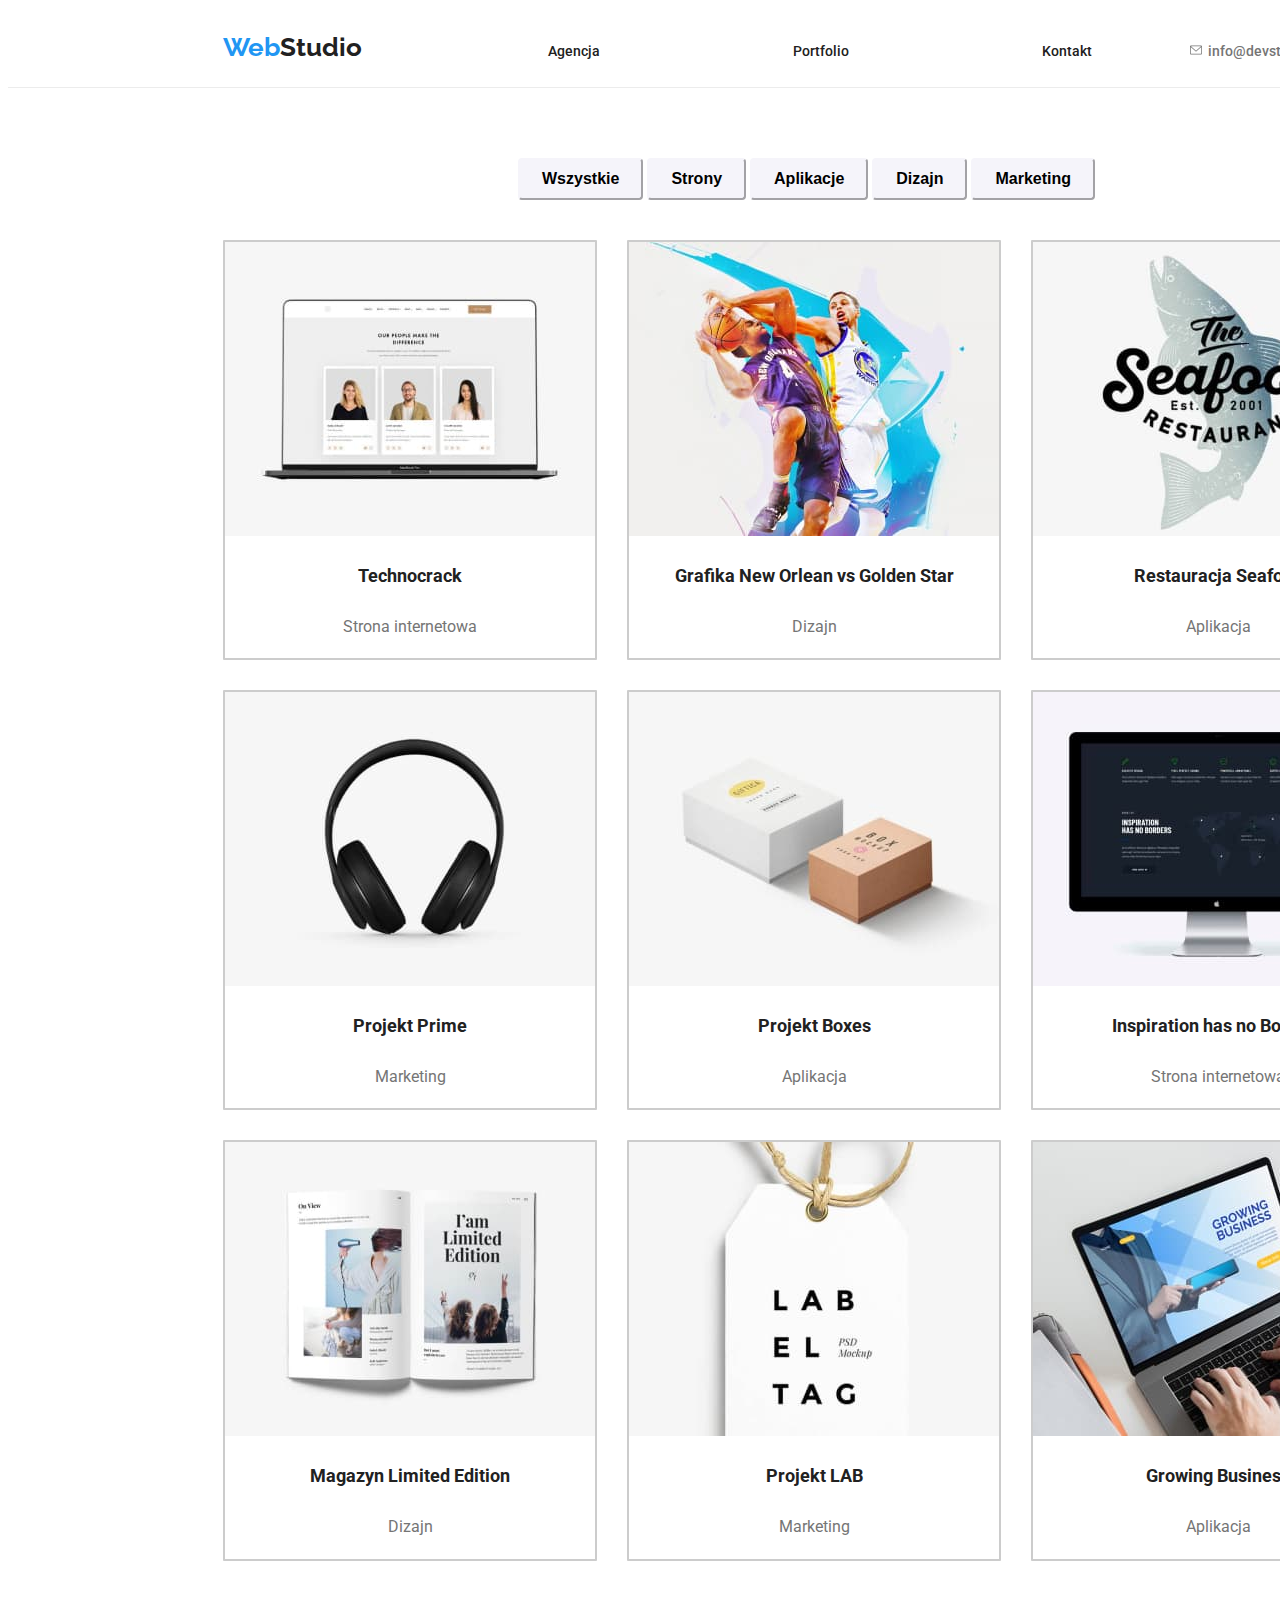
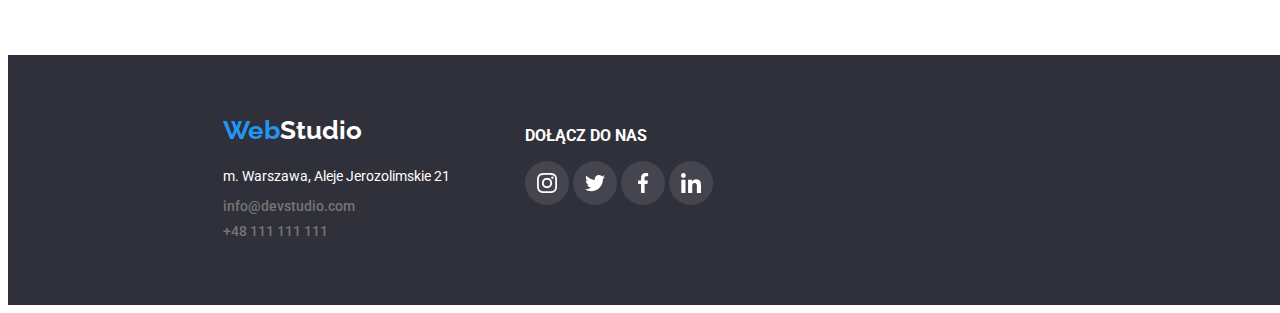
==== portfolio.html @ 1272deab "start hw 5" ====
<!DOCTYPE html>
<html lang="pl">
  <head>
    <meta charset="UTF-8" />
    <meta http-equiv="X-UA-Compatible" content="IE=edge" />
    <meta name="viewport" content="width=device-width, initial-scale=1.0" />
    <title>Portfolio</title>
    <link rel="preconnect" href="https://fonts.googleapis.com" />
    <link rel="preconnect" href="https://fonts.gstatic.com" crossorigin />
    <link
      href="https://fonts.googleapis.com/css2?family=Raleway:wght@500&family=Roboto:wght@400;500;700;900&display=swap"
      rel="stylesheet"
    />
    <link
      rel="stylesheet"
      href="https://cdnjs.cloudflare.com/ajax/libs/modern-normalize/2.0.0/modern-normalize.min.css"
      integrity="sha512-4xo8blKMVCiXpTaLzQSLSw3KFOVPWhm/TRtuPVc4WG6kUgjH6J03IBuG7JZPkcWMxJ5huwaBpOpnwYElP/m6wg=="
      crossorigin="anonymous"
      referrerpolicy="no-referrer"
    />
    <link rel="stylesheet" href="css/styles.css" />
  </head>
  <body>
    <header>
      <nav>
        <!-- <div class="container"> -->
        <div class="webstudio">
          <a href="index.html"
            ><span class="web">Web</span
            ><span class="studio-header">Studio</span></a
          >
        </div>
        <ul class="bookmarks">
          <li><a href="/agency">Agencja</a></li>
          <li><a href="portfolio.html">Portfolio</a></li>
          <li><a href="/contact">Kontakt</a></li>
        </ul>
        <ul class="contact">
          <li>
            <svg id="icon-envelope" width="16" height="12">
              <use href="./images/icons.svg#icon-envelope"></use>
            </svg>
            <a href="mailto:info@devstudio.com">info@devstudio.com</a>
          </li>
          <li>
            <svg id="icon-smartphone" width="16" height="12">
              <use href="./images/icons.svg#icon-smartphone"></use>
            </svg>
            <a href="tel:+48111111111">+48 111 111 111</a>
          </li>
        </ul>
        <!-- </div> -->
      </nav>
    </header>
    <main>
      <div class="btn-container">
        <ul class="btn-portfolio">
          <li>
            <button type="button">Wszystkie</button>
          </li>
          <li><button type="button">Strony</button></li>
          <li>
            <button type="button">Aplikacje</button>
          </li>
          <li><button type="button">Dizajn</button></li>
          <li>
            <button type="button">Marketing</button>
          </li>
        </ul>
      </div>
      <div class="images-portfolio-examples">
        <ul class="portfolio-examples">
          <div class="design-img">
            <li>
              <img
                src="images/portf-1.jpg"
                alt="laptop"
                width="370"
                height="294"
              />
              <div class="design-img-border">
                <p class="design-name">Technocrack</p>
                <p class="design-version">Strona internetowa</p>
              </div>
            </li>
          </div>
          <div class="design-img">
            <li>
              <img
                src="images/portf-2.jpg"
                alt="basketball"
                width="370"
                height="294"
              />
              <p class="design-name">Grafika New Orlean vs Golden Star</p>
              <p class="design-version">Dizajn</p>
            </li>
          </div>
          <div class="design-img">
            <li>
              <img
                src="images/portf-3.jpg"
                alt="fish"
                width="370"
                height="294"
              />
              <p class="design-name">Restauracja Seafood</p>
              <p class="design-version">Aplikacja</p>
            </li>
          </div>
          <div class="design-img">
            <li>
              <img
                src="images/portf-4.jpg"
                alt="headphones"
                width="370"
                height="294"
              />
              <p class="design-name">Projekt Prime</p>
              <p class="design-version">Marketing</p>
            </li>
          </div>
          <div class="design-img">
            <li>
              <img
                src="images/portf-5.jpg"
                alt="boxes"
                width="370"
                height="294"
              />
              <p class="design-name">Projekt Boxes</p>
              <p class="design-version">Aplikacja</p>
            </li>
          </div>
          <div class="design-img">
            <li>
              <img
                src="images/portf-6.jpg"
                alt="monitor"
                width="370"
                height="294"
              />
              <p class="design-name">Inspiration has no Borders</p>
              <p class="design-version">Strona internetowa</p>
            </li>
          </div>
          <div class="design-img">
            <li>
              <img
                src="images/portf-7.jpg"
                alt="book"
                width="370"
                height="294"
              />
              <p class="design-name">Magazyn Limited Edition</p>
              <p class="design-version">Dizajn</p>
            </li>
          </div>
          <div class="design-img">
            <li>
              <img
                src="images/portf-8.jpg"
                alt="pendant"
                width="370"
                height="294"
              />
              <p class="design-name">Projekt LAB</p>
              <p class="design-version">Marketing</p>
            </li>
          </div>
          <div class="design-img">
            <li>
              <img
                src="images/portf-9.jpg"
                alt="laptop-work"
                width="370"
                height="294"
              />
              <p class="design-name">Growing Business</p>
              <p class="design-version">Aplikacja</p>
            </li>
          </div>
        </ul>
      </div>
    </main>
    <footer>
      <div class="footer-address">
        <div class="webstudio-footer">
          <a href=" index.html"
            ><span class="web">Web</span
            ><span class="studio-footer">Studio</span></a
          >
        </div>
        <address>
          <p class="city">m. Warszawa, Aleje Jerozolimskie 21</p>
          <ul>
            <div class="contact-footer-mail">
              <li>
                <a href="mailto:info@devstudio.com">info@devstudio.com</a>
              </li>
            </div>
            <div class="contact-footer-tel">
              <li>
                <a href="tel:+48111111111">+48 111 111 111</a>
              </li>
            </div>
          </ul>
        </address>
      </div>
      <div class="container-join">
        <p class="join">DOŁĄCZ DO NAS</p>
        <div class="container-icon-footer">
          <svg id="icon-inst-footer" width="20" height="20">
            <use href="./images/icons-social-media.svg#icon-instagram-2"></use>
          </svg>
        </div>
        <div class="container-icon-footer">
          <svg id="icon-twitt-footer" width="20" height="20">
            <use href="./images/icons-social-media.svg#icon-twitter-1"></use>
          </svg>
        </div>
        <div class="container-icon-footer">
          <svg id="icon-face-footer" width="20" height="20">
            <use href="./images/icons-social-media.svg#icon-facebook-1"></use>
          </svg>
        </div>
        <div class="container-icon-footer">
          <svg id="icon-link-footer" width="20" height="20">
            <use href="./images/icons-social-media.svg#icon-linkedin-1"></use>
          </svg>
        </div>
      </div>
    </footer>
  </body>
</html>
---- css/styles.css ----
/* ---- HOME PAGE ---- */
body {
  font-family: "Roboto", sans-serif;
  color: rgba(33, 33, 33, 1);
}

.container {
  width: 1200px;
}

ul {
  margin: 0;
  padding: 0;
}

a {
  margin: 0;
  padding: 0;
  text-decoration: none;
}

li {
  list-style-type: none;
  display: inline;
}

header {
  width: 1600px;
}

nav {
  display: inline-flex;
  align-items: baseline;
  width: 1600px;
  border-bottom: 1px solid rgba(236, 236, 236, 1);
}

.webstudio {
  padding-top: 24px;
  padding-right: 93px;
  padding-bottom: 25px;
  padding-left: 215px;
}

.web,
.studio-header,
.studio-footer {
  font-family: "Raleway", sans-serif;
  font-size: 26px;
  font-weight: bold;
}

.web {
  color: rgba(33, 150, 243, 1);
}

:root {
  --studio-header-color: rgba(33, 33, 33, 1);
  --studio-footer-color: rgba(255, 255, 255, 1);
}

.studio-header {
  color: var(--studio-header-color);
}

.studio-footer {
  color: var(--studio-footer-color);
}

.bookmarks > li > a {
  display: inline-flex;
  font-size: 14px;
  font-weight: 500;
  color: rgba(33, 33, 33, 1);
  margin-right: 46px;
}

.bookmarks > li > a:first-child {
  margin-left: 93px;
}

.bookmarks > li > a:last-child {
  padding-right: 50px;
}

.bookmarks > li > a:hover {
  color: rgba(33, 150, 243, 1);
}

.contact > li > a {
  display: inline-flex;
  font-size: 14px;
  font-weight: 500;
  color: rgba(117, 117, 117, 1);
  margin-right: 30px;
}

.contact > li > a:hover {
  color: rgba(33, 150, 243, 1);
}

.contact > li > a:hover {
  fill: rgba(33, 150, 243, 1);
}

#icon-smartphone,
#icon-envelope {
  fill: #757575;
  cursor: pointer;
}

#icon-envelope:hover {
  fill: rgba(33, 150, 243, 1);
}

#icon-smartphone:hover {
  fill: rgba(33, 150, 243, 1);
}

.main-box {
  background-image: url(../images/picture-effective.jpg);
  width: 1600px;
  box-shadow: -1600px 22px 0px 1600px rgba(0, 0, 0, 0.5) inset;
  -webkit-box-shadow: -1600px 22px 0px 1600px rgba(0, 0, 0, 0.5) inset;
  -moz-box-shadow: -1600px 22px 0px 1600px rgba(0, 0, 0, 0.5) inset;
}

.main-text {
  font-size: 44px;
  color: rgba(255, 255, 255, 1);
  line-height: 1.4;
  padding: 200px 452px 15px 452px;
  margin: 0 auto;
  display: flex;
  flex: wrap;
  text-align: center;
}

.btn-order {
  font-size: 16px;
  font-weight: 500;
  font-weight: bold;
  line-height: 1.6;
  background-color: rgba(33, 150, 243, 1);
  color: white;
  width: 200px;
  height: 50px;
  border-radius: 4px;
  cursor: pointer;
  margin: auto 700px 200px 700px;
}

.btn-order > li > button:hover {
  background-color: rgba(33, 150, 243, 1);
  color: rgba(255, 255, 255, 1);
}

main {
  width: 1600px;
}

.lorem-main-box {
  display: flex;
  justify-content: center;
  padding-top: 94px;
  padding-left: 215px;
  padding-right: 215px;
}

.lorem-box {
  margin-right: 30px;
}

.lorem-header {
  padding-top: 30px;
  margin: 0px;
}

.container-svg-lorem {
  background-color: rgba(245, 244, 250, 1);
  width: 270px;
  height: 120px;
  display: flex;
  justify-content: center;
  align-items: center;
}

#icon-link,
#icon-face,
#icon-twitt,
#icon-inst {
  width: 20px;
  height: 20px;
  cursor: pointer;
  transition: fill 0.3s;
}

.container-icon {
  display: inline-flex;
  align-items: center;
  justify-content: center;
  width: 40px;
  height: 40px;
  border-radius: 50%;
  background-color: rgba(255, 255, 255, 1);
  margin-right: 10px;
  overflow: hidden;
}

.container-icon:last-child {
  margin-right: 0px;
}

.container-icon:hover {
  background-color: rgba(33, 150, 243, 1);
}

.container-icon svg {
  width: 100%;
  height: 100%;
  fill: rgba(175, 177, 184, 1);
}

.container-icon:hover svg {
  fill: rgba(255, 255, 255, 1);
}

.svg-icon-position {
  padding-top: 16px;
  padding-bottom: 18px;
  padding-left: 32px;
  padding-right: 32px;
}

.lorem-header {
  font-size: 14px;
  font-weight: bold;
  box-sizing: border-box;
}

.lorem-text {
  font-size: 14px;
  line-height: 1.7;
  color: rgba(117, 117, 117, 1);
  box-sizing: border-box;
}

.what-we-do {
  display: flex;
  justify-content: center;
  padding-top: 94px;
  padding-right: 624px;
  padding-left: 624px;
  padding-bottom: 50px;
}

.what-we-do-img {
  display: inline-block;
  flex-direction: row;
  justify-content: space-between;
  margin-right: 30px;
}

.what-we-do-img:last-child {
  margin-right: 0;
}

h2 {
  font-size: 36px;
  font-weight: bold;
}

.work {
  justify-content: center;
  width: 1600px;
}

.images-work-what-we-do {
  padding-right: 200px;
  padding-left: 200px;
  padding-bottom: 94px;
}

.work-img > li > a {
  display: inline-flex;
  flex-direction: row;
  justify-content: space-between;
  padding-right: 215px;
  padding-bottom: 94px;
  padding-left: 215px;
}

.images-team {
  display: inline-block;
  flex-wrap: wrap;
  padding-right: 200px;
  padding-bottom: 94px;
  padding-left: 200px;
}
.our-team-background {
  background-color: rgba(245, 244, 250, 1);
}
.our-team {
  display: flex;
  justify-content: center;
  padding-top: 94px;
  padding-right: 695px;
  padding-left: 695px;
  padding-bottom: 50px;
}

.images-persons-ul {
  padding-left: 0;
}

.images-persons {
  display: inline-block;
  flex-direction: row;
  justify-content: space-between;
  margin-right: 30px;
  border: 2px solid rgba(0, 0, 0, 0.2);
  border-radius: 2px;
  text-align: center;
  background-color: rgba(255, 255, 255, 1);
  box-shadow: 0px 2px 4px 0px rgba(0, 0, 0, 0.4);
  -webkit-box-shadow: 0px 2px 4px 0px rgba(0, 0, 0, 0.4);
  -moz-box-shadow: 0px 2px 4px 0px rgba(0, 0, 0, 0.4);
}

.images-persons:last-child {
  margin-right: 0px;
}

.images-persons:first-child {
  margin-left: 0px;
}

.name {
  font-size: 16px;
  font-weight: bold;
  font-weight: medium;
  justify-content: center;
}

.position-job {
  font-size: 16px;
  font-weight: medium;
  color: rgba(117, 117, 117, 1);
  justify-content: center;
}

.our-clients {
  display: flex;
  justify-content: center;
  padding-top: 94px;
  padding-right: 215px;
  padding-left: 215px;
  padding-bottom: 0px;
  margin: 0px;
}

.container-clients {
  display: inline-block;
  width: 1600px;
  padding-top: 50px;
  padding-right: 200px;
  padding-left: 200px;
  padding-bottom: 94px;
}

.svg-client-position {
  display: inline-block;
  flex-direction: row;
  justify-content: space-between;
  margin-right: 30px;
}

.svg-client-position:last-child {
  margin-right: 0px;
}

.svg-client-position:first-child {
  margin-left: 0px;
}

.container-svg-client {
  display: flex;
  justify-content: center;
  align-items: center;
  border: 1px solid rgba(175, 177, 184, 1);
  fill: rgba(175, 177, 184, 1);
  border-radius: 4px;
  width: 170px;
  height: 92px;
  cursor: pointer;
  transition: fill 0.3s;
}

.container-svg-client:hover {
  border: 1px solid rgba(33, 150, 243, 1);
  fill: rgba(33, 150, 243, 1);
  box-shadow: 0px 11px 17px -5px rgba(0, 0, 0, 0.4);
  -webkit-box-shadow: 0px 11px 17px -5px rgba(0, 0, 0, 0.4);
  -moz-box-shadow: 0px 11px 17px -5px rgba(0, 0, 0, 0.4);
}

footer {
  background-color: rgba(47, 48, 58, 1);
  width: 1600px;
  display: flex;
  justify-content: left;
}

.webstudio-footer {
  padding-top: 60px;
  padding-right: 93px;
  padding-bottom: 0px;
  padding-left: 215px;
}

address {
  font-style: normal;
}

.city {
  font-size: 14px;
  line-height: 1.7;
  color: rgba(255, 255, 255, 1);
  padding-top: 20px;
  padding-left: 215px;
  padding-bottom: 9px;
  margin: 0;
}

.contact-footer-mail > li > a {
  display: flex;
  font-size: 14px;
  font-weight: 500;
  color: rgba(117, 117, 117, 1);
  padding-left: 215px;
  padding-bottom: 9px;
}

.contact-footer-mail > li > a:hover {
  color: rgba(33, 150, 243, 1);
}

.contact-footer-tel > li > a {
  display: flex;
  font-size: 14px;
  font-weight: 500;
  color: rgba(117, 117, 117, 1);
  padding-left: 215px;
  padding-bottom: 60px;
}

.contact-footer-tel > li > a:hover {
  color: rgba(33, 150, 243, 1);
}

.container-join {
  padding-left: 70px;
  padding-top: 55px;
  padding-bottom: 100px;
}

.join {
  color: rgba(255, 255, 255, 1);
  font-weight: 700;
}

#icon-inst-footer,
#icon-twitt-footer,
#icon-face-footer,
#icon-link-footer {
  width: 20px;
  height: 20px;
  cursor: pointer;
  transition: fill 0.3s;
}

.container-icon-footer {
  display: inline-flex;
  align-items: center;
  justify-content: center;
  width: 44px;
  height: 44px;
  border-radius: 50%;
  background-color: rgba(255, 255, 255, 0.1);
  margin: auto;
  overflow: hidden;
}

.container-icon-footer svg {
  width: 100%;
  height: 100%;
  fill: rgba(255, 255, 255, 1);
}

.container-icon-footer:hover {
  background-color: rgba(33, 150, 243, 1);
}

/* ---- PAGE PORTFOLIO ----*/
.btn-portfolio > li > button {
  font-size: 16px;
  font-weight: 500;
  font-weight: bold;
  line-height: 1.6;
  background-color: rgba(245, 244, 250, 1);
  border-color: rgba(245, 244, 250, 1);
  padding: 6px 22px 6px 22px;
  border-radius: 4px;
  cursor: pointer;
  transition: box-shadow 0.3s;
}

button:hover {
  box-shadow: 1px 7px 18px -6px rgba(0, 0, 0, 0.52);
  -webkit-box-shadow: 1px 7px 18px -6px rgba(0, 0, 0, 0.52);
  -moz-box-shadow: 1px 7px 18px -6px rgba(0, 0, 0, 0.52);
}

.btn-portfolio:last-child {
  margin-right: 0;
}

.btn-portfolio > li > button:hover {
  background-color: rgba(33, 150, 243, 1);
  color: rgba(255, 255, 255, 1);
}

.btn-container {
  display: inline-flex;
  justify-content: space-between;
  padding-top: 70px;
  padding-right: 510px;
  padding-left: 510px;
  padding-bottom: 40px;
}

.design-name {
  font-size: 18px;
  font-weight: 700;
  font-weight: bold;
  line-height: 2;
}

.design-version {
  font-size: 16px;
  line-height: 1.9;
  color: rgba(117, 117, 117, 1);
}

.design-img {
  display: inline-block;
  flex-direction: row;
  justify-content: space-between;
  border: 2px solid rgba(0, 0, 0, 0.2);
  border-radius: 1px;
  text-align: center;
  background-color: rgba(255, 255, 255, 1);
  cursor: pointer;
  transition: box-shadow 0.3s;
}

.design-img:hover {
  box-shadow: 1px 7px 18px -6px rgba(0, 0, 0, 0.52);
  -webkit-box-shadow: 1px 7px 18px -6px rgba(0, 0, 0, 0.52);
  -moz-box-shadow: 1px 7px 18px -6px rgba(0, 0, 0, 0.52);
}

.portfolio-examples {
  display: flex;
  flex-wrap: wrap;
  gap: 30px;
  padding-left: 215px;
  padding-right: 185px;
  padding-bottom: 94px;
}
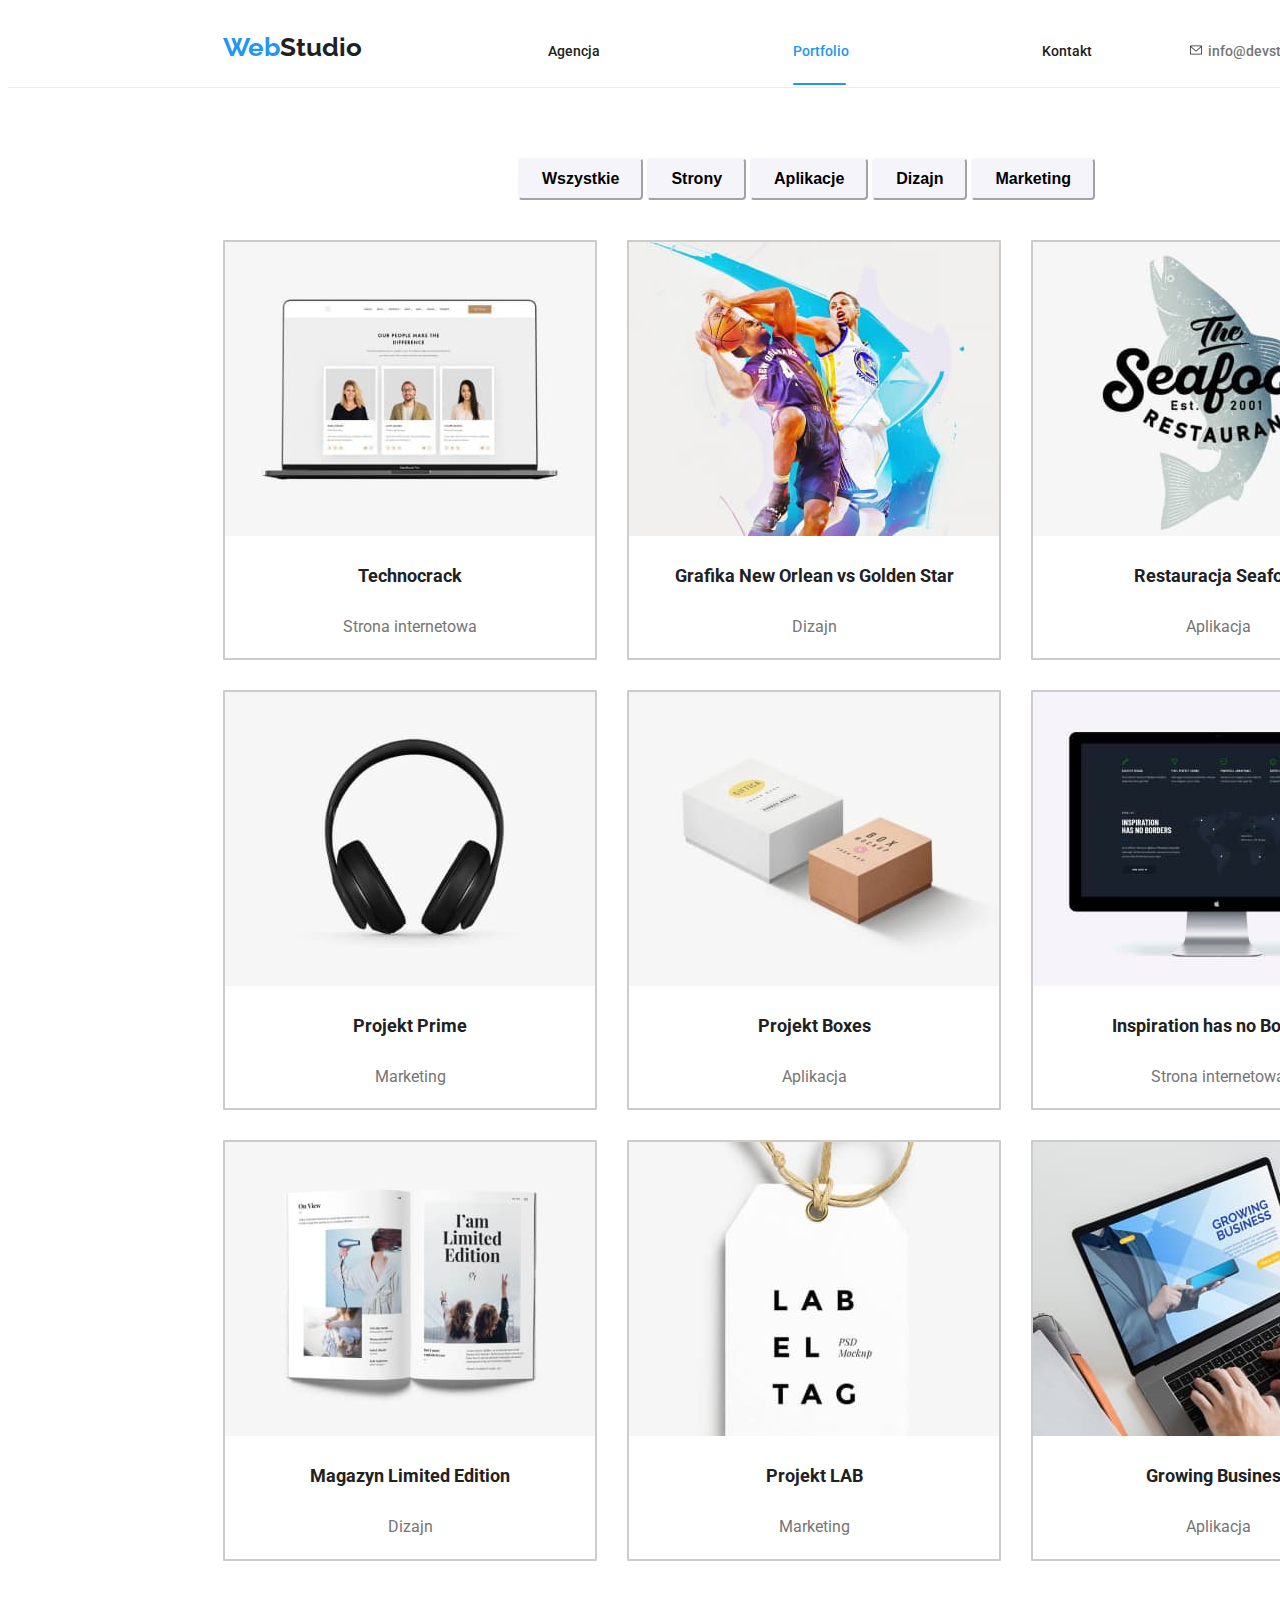
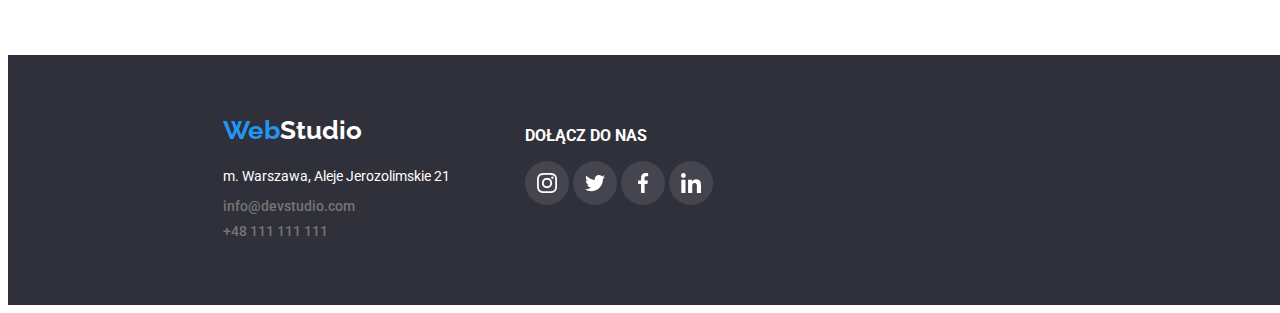
==== commit b25a5089: "active pages" ====
--- a/portfolio.html
+++ b/portfolio.html
@@ -32,7 +32,7 @@
         </div>
         <ul class="bookmarks">
           <li><a href="/agency">Agencja</a></li>
-          <li><a href="portfolio.html">Portfolio</a></li>
+          <li><a href="portfolio.html" class="active">Portfolio</a></li>
           <li><a href="/contact">Kontakt</a></li>
         </ul>
         <ul class="contact">
--- a/css/styles.css
+++ b/css/styles.css
@@ -73,6 +73,7 @@
   font-weight: 500;
   color: rgba(33, 33, 33, 1);
   margin-right: 46px;
+  position: relative;
 }
 
 .bookmarks > li > a:first-child {
@@ -85,6 +86,24 @@
 
 .bookmarks > li > a:hover {
   color: rgba(33, 150, 243, 1);
+}
+
+.bookmarks > li > a.active,
+.bookmarks > li > a.active:hover {
+  color: rgba(33, 150, 243, 1);
+}
+
+.bookmarks > li > a.active::after,
+.bookmarks > li > a:hover::after {
+  content: "";
+  position: absolute;
+  bottom: -26px;
+  left: 0;
+  width: 50%;
+  height: 2px;
+  background-color: rgba(33, 150, 243, 1);
+  border-radius: 5px;
+  border-width: 4px;
 }
 
 .contact > li > a {
@@ -99,13 +118,9 @@
   color: rgba(33, 150, 243, 1);
 }
 
-.contact > li > a:hover {
-  fill: rgba(33, 150, 243, 1);
-}
-
 #icon-smartphone,
 #icon-envelope {
-  fill: #757575;
+  fill: currentColor;
   cursor: pointer;
 }
 
@@ -512,7 +527,8 @@
   padding: 6px 22px 6px 22px;
   border-radius: 4px;
   cursor: pointer;
-  transition: box-shadow 0.3s;
+  transition: box-shadow 250ms;
+  transition-timing-function: cubic-bezier(0.4, 0, 0.2, 1);
 }
 
 button:hover {
@@ -561,7 +577,8 @@
   text-align: center;
   background-color: rgba(255, 255, 255, 1);
   cursor: pointer;
-  transition: box-shadow 0.3s;
+  transition: box-shadow 250ms;
+  transition-timing-function: cubic-bezier(0.4, 0, 0.2, 1);
 }
 
 .design-img:hover {
